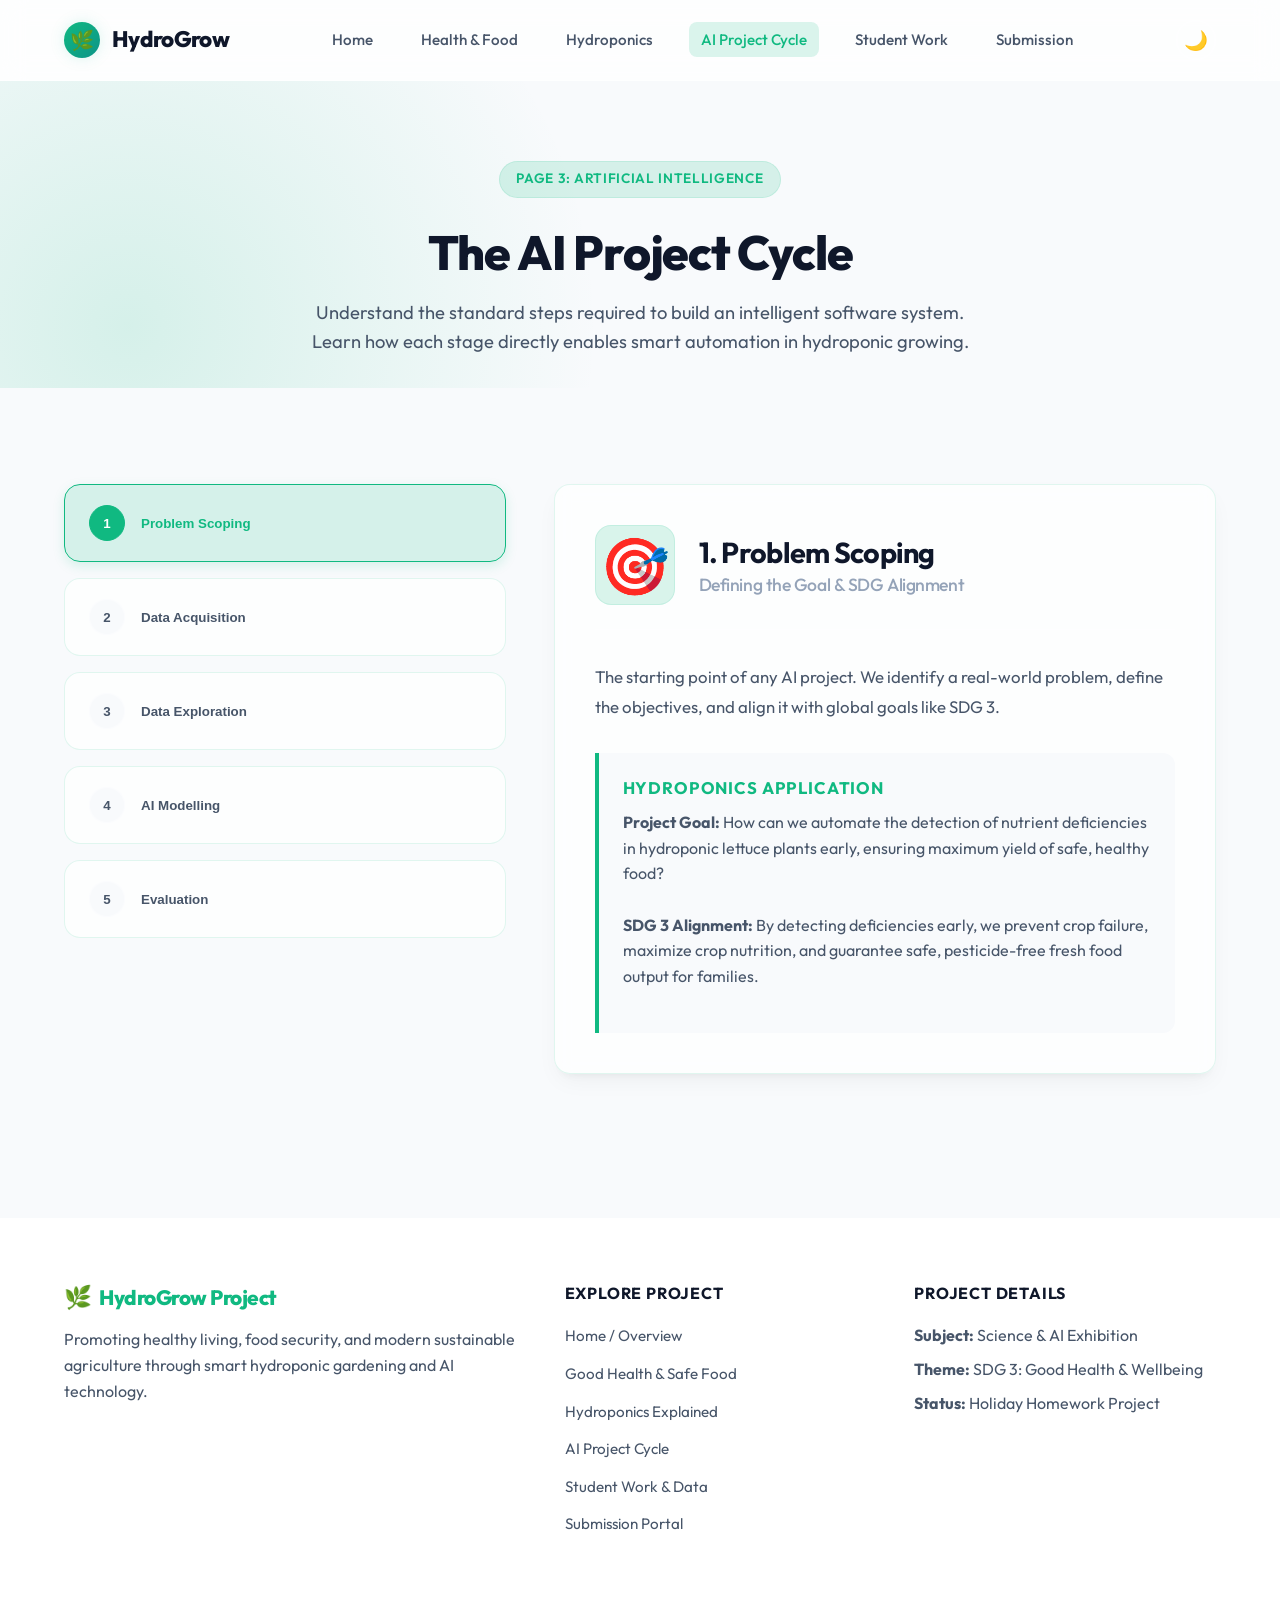
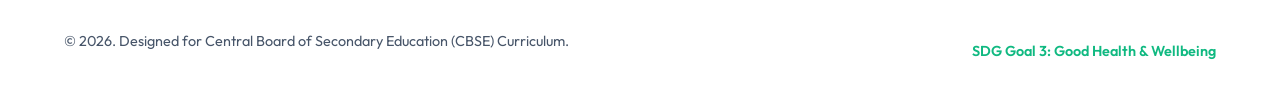
==== ai-cycle.html @ a95a70c2 "Initial commit of homework files" ====
<!DOCTYPE html>
<html lang="en" data-theme="light">
<head>
  <meta charset="UTF-8">
  <meta name="viewport" content="width=device-width, initial-scale=1.0">
  <title>AI Project Cycle - SDG 3 Project</title>
  <meta name="description" content="Understand the 5 stages of the AI Project Cycle: Scoping, Acquisition, Exploration, Modelling, and Evaluation, applied to smart hydroponics.">
  <link rel="stylesheet" href="css/style.css">
  <style>
    /* Specific layouts for ai-cycle.html */
    .cycle-layout {
      display: grid;
      grid-template-columns: 0.8fr 1.2fr;
      gap: 3rem;
      margin: 4rem 0;
    }
    
    .cycle-sidebar {
      display: flex;
      flex-direction: column;
      gap: 1rem;
    }
    
    .cycle-step-tab {
      background: var(--card-bg);
      border: 1px solid var(--card-border);
      border-radius: var(--border-radius);
      padding: 1.25rem 1.5rem;
      display: flex;
      align-items: center;
      gap: 1rem;
      cursor: pointer;
      transition: all var(--transition-speed) ease;
      text-align: left;
      font-weight: 600;
      color: var(--text-secondary);
    }
    
    .cycle-step-tab:hover {
      transform: translateX(5px);
      border-color: var(--primary);
      color: var(--text-primary);
    }
    
    .cycle-step-tab.active {
      background: var(--primary-glow);
      border-color: var(--primary);
      color: var(--primary);
      box-shadow: 0 4px 12px var(--primary-glow);
    }
    
    .step-number-badge {
      width: 36px;
      height: 36px;
      background: var(--bg-primary);
      border: 1px solid var(--glass-border);
      border-radius: 50%;
      display: flex;
      align-items: center;
      justify-content: center;
      font-weight: 700;
      transition: all var(--transition-speed) ease;
    }
    
    .cycle-step-tab.active .step-number-badge {
      background: var(--primary);
      color: white;
      border-color: var(--primary);
    }
    
    .step-detail-box {
      min-height: 450px;
      transition: opacity 0.25s ease, transform 0.25s ease;
    }
    
    .detail-header {
      display: flex;
      align-items: center;
      gap: 1.5rem;
      margin-bottom: 2rem;
      border-bottom: 1px solid var(--glass-border);
      padding-bottom: 1.5rem;
    }
    
    .detail-icon {
      font-size: 3.5rem;
      background: var(--primary-glow);
      width: 80px;
      height: 80px;
      border-radius: var(--border-radius);
      display: flex;
      align-items: center;
      justify-content: center;
      border: 1px solid var(--card-border);
    }
    
    .detail-header h3 {
      font-size: 1.8rem;
      margin: 0;
    }
    
    .detail-header h4 {
      font-size: 1.1rem;
      font-weight: 500;
      color: var(--text-muted);
      margin: 0.25rem 0 0 0;
    }
    
    .app-box {
      background: var(--bg-primary);
      border-left: 4px solid var(--primary);
      padding: 1.5rem;
      border-radius: 0 12px 12px 0;
      margin-top: 2rem;
    }
    
    .app-box h5 {
      font-size: 1.05rem;
      font-weight: 700;
      margin-bottom: 0.75rem;
      color: var(--primary);
      text-transform: uppercase;
      letter-spacing: 0.05em;
    }
    
    @media (max-width: 992px) {
      .cycle-layout {
        grid-template-columns: 1fr;
      }
      .cycle-step-tab:hover {
        transform: translateY(-2px);
      }
    }
  </style>
</head>
<body>

  <!-- Navigation Bar -->
  <header>
    <div class="container nav-container">
      <a href="index.html" class="logo-link">
        <div class="logo-icon">🌿</div>
        <span>HydroGrow</span>
      </a>
      <nav>
        <ul class="nav-menu">
          <li class="nav-item"><a href="index.html">Home</a></li>
          <li class="nav-item"><a href="health-food.html">Health & Food</a></li>
          <li class="nav-item"><a href="hydroponics.html">Hydroponics</a></li>
          <li class="nav-item"><a href="ai-cycle.html">AI Project Cycle</a></li>
          <li class="nav-item"><a href="student-work.html">Student Work</a></li>
          <li class="nav-item"><a href="submission.html">Submission</a></li>
        </ul>
      </nav>
      <div class="nav-controls">
        <button class="theme-toggle" aria-label="Toggle Theme">🌙</button>
        <button class="hamburger" aria-label="Open Navigation Menu">☰</button>
      </div>
    </div>
  </header>

  <!-- Page Header -->
  <section class="section" style="padding-bottom: 2rem; background: radial-gradient(circle at 10% 80%, var(--primary-glow) 0%, transparent 40%);">
    <div class="container" style="text-align: center;">
      <span class="hero-tag">Page 3: Artificial Intelligence</span>
      <h1 style="font-size: 3rem; margin-bottom: 1rem; font-weight: 800;">The AI Project Cycle</h1>
      <p style="max-width: 700px; margin: 0 auto; font-size: 1.15rem; color: var(--text-secondary);">
        Understand the standard steps required to build an intelligent software system. Learn how each stage directly enables smart automation in hydroponic growing.
      </p>
    </div>
  </section>

  <!-- Timeline Section -->
  <section class="section" style="padding-top: 2rem;">
    <div class="container">
      
      <div class="cycle-layout">
        <!-- Sidebar Navigation (Timeline Steps) -->
        <div class="cycle-sidebar">
          <button class="cycle-step-tab active" data-step="scoping">
            <span class="step-number-badge">1</span>
            <span>Problem Scoping</span>
          </button>
          
          <button class="cycle-step-tab" data-step="acquisition">
            <span class="step-number-badge">2</span>
            <span>Data Acquisition</span>
          </button>
          
          <button class="cycle-step-tab" data-step="exploration">
            <span class="step-number-badge">3</span>
            <span>Data Exploration</span>
          </button>
          
          <button class="cycle-step-tab" data-step="modelling">
            <span class="step-number-badge">4</span>
            <span>AI Modelling</span>
          </button>
          
          <button class="cycle-step-tab" data-step="evaluation">
            <span class="step-number-badge">5</span>
            <span>Evaluation</span>
          </button>
        </div>

        <!-- Details Display Card -->
        <div class="glass-card step-detail-box" id="step-detail-container">
          <div class="detail-header">
            <div class="detail-icon" id="step-detail-icon">🎯</div>
            <div>
              <h3 id="step-detail-title">1. Problem Scoping</h3>
              <h4 id="step-detail-subtitle">Defining the Goal & SDG Alignment</h4>
            </div>
          </div>

          <div style="font-size: 1.05rem; line-height: 1.75; margin-bottom: 1.5rem;">
            <p id="step-detail-desc">The starting point of any AI project. We identify a real-world problem, define the objectives, and align it with global goals like SDG 3.</p>
          </div>

          <div class="app-box">
            <h5>Hydroponics Application</h5>
            <p id="step-detail-app">
              <strong>Project Goal:</strong> How can we automate the detection of nutrient deficiencies in hydroponic lettuce plants early, ensuring maximum yield of safe, healthy food?<br><br>
              <strong>SDG 3 Alignment:</strong> By detecting deficiencies early, we prevent crop failure, maximize crop nutrition, and guarantee safe, pesticide-free fresh food output for families.
            </p>
          </div>
        </div>
      </div>

    </div>
  </section>

  <!-- Footer -->
  <footer>
    <div class="container">
      <div class="footer-layout">
        <div class="footer-brand">
          <h3 style="display: flex; align-items: center; gap: 0.5rem; color: var(--primary);">
            <span style="font-size: 1.4rem;">🌿</span> HydroGrow Project
          </h3>
          <p>Promoting healthy living, food security, and modern sustainable agriculture through smart hydroponic gardening and AI technology.</p>
        </div>
        <div class="footer-links">
          <h4>Explore Project</h4>
          <ul>
            <li><a href="index.html">Home / Overview</a></li>
            <li><a href="health-food.html">Good Health & Safe Food</a></li>
            <li><a href="hydroponics.html">Hydroponics Explained</a></li>
            <li><a href="ai-cycle.html">AI Project Cycle</a></li>
            <li><a href="student-work.html">Student Work & Data</a></li>
            <li><a href="submission.html">Submission Portal</a></li>
          </ul>
        </div>
        <div class="footer-contact">
          <h4>Project Details</h4>
          <p style="margin-bottom: 0.5rem;"><strong>Subject:</strong> Science & AI Exhibition</p>
          <p style="margin-bottom: 0.5rem;"><strong>Theme:</strong> SDG 3: Good Health & Wellbeing</p>
          <p><strong>Status:</strong> Holiday Homework Project</p>
        </div>
      </div>
      <div class="footer-bottom">
        <p>&copy; 2026. Designed for Central Board of Secondary Education (CBSE) Curriculum.</p>
        <div class="footer-bottom-links">
          <span style="color: var(--primary); font-weight: 600;">SDG Goal 3: Good Health & Wellbeing</span>
        </div>
      </div>
    </div>
  </footer>

  <script src="js/main.js"></script>
  <script src="js/ai-cycle.js"></script>
</body>
</html>
---- css/style.css ----
@import url('https://fonts.googleapis.com/css2?family=Outfit:wght@300;400;500;600;700;800&display=swap');

/* Color Variables and Theme Setup */
:root {
  /* Common variables */
  --transition-speed: 0.3s;
  --border-radius: 16px;
  --font-sans: 'Outfit', -apple-system, BlinkMacSystemFont, 'Segoe UI', Roboto, sans-serif;
  
  /* Light Mode Palette */
  --primary: #10b981; /* Emerald 500 */
  --primary-glow: rgba(16, 185, 129, 0.15);
  --primary-hover: #059669; /* Emerald 600 */
  --accent: #0d9488; /* Teal 600 */
  --bg-primary: #f8fafc; /* Slate 50 */
  --bg-secondary: #ffffff;
  --card-bg: rgba(255, 255, 255, 0.7);
  --card-border: rgba(16, 185, 129, 0.12);
  --text-primary: #0f172a; /* Slate 900 */
  --text-secondary: #475569; /* Slate 600 */
  --text-muted: #94a3b8; /* Slate 400 */
  --glass-bg: rgba(255, 255, 255, 0.75);
  --glass-border: rgba(255, 255, 255, 0.4);
  --shadow-sm: 0 2px 4px rgba(0, 0, 0, 0.02);
  --shadow-md: 0 10px 25px -5px rgba(0, 0, 0, 0.05), 0 8px 10px -6px rgba(0, 0, 0, 0.05);
  --shadow-lg: 0 20px 25px -5px rgba(16, 185, 129, 0.05), 0 10px 10px -5px rgba(16, 185, 129, 0.02);
  
  /* Alert status */
  --success: #10b981;
  --warning: #f59e0b;
  --danger: #ef4444;
}

[data-theme="dark"] {
  /* Dark Mode Palette */
  --bg-primary: #090d16; /* Deep Midnight */
  --bg-secondary: #0f172a; /* Slate 900 */
  --card-bg: rgba(30, 41, 59, 0.5); /* Slate 800 with opacity */
  --card-border: rgba(16, 185, 129, 0.2);
  --text-primary: #f8fafc; /* Slate 50 */
  --text-secondary: #cbd5e1; /* Slate 300 */
  --text-muted: #64748b; /* Slate 500 */
  --glass-bg: rgba(15, 23, 42, 0.75);
  --glass-border: rgba(255, 255, 255, 0.08);
  --shadow-sm: 0 2px 4px rgba(0, 0, 0, 0.2);
  --shadow-md: 0 10px 25px -5px rgba(0, 0, 0, 0.3);
  --shadow-lg: 0 20px 25px -5px rgba(0, 0, 0, 0.4), 0 10px 10px -5px rgba(0, 0, 0, 0.2);
  --primary-glow: rgba(16, 185, 129, 0.25);
}

/* Reset and Base Styles */
* {
  box-sizing: border-box;
  margin: 0;
  padding: 0;
}

html {
  scroll-behavior: smooth;
  font-family: var(--font-sans);
  font-size: 16px;
  background-color: var(--bg-primary);
  color: var(--text-primary);
  transition: background-color var(--transition-speed) ease, color var(--transition-speed) ease;
}

body {
  min-height: 100vh;
  display: flex;
  flex-direction: column;
  overflow-x: hidden;
  line-height: 1.6;
}

/* Typography */
h1, h2, h3, h4, h5, h6 {
  font-weight: 700;
  line-height: 1.25;
  margin-bottom: 0.5rem;
  letter-spacing: -0.025em;
  color: var(--text-primary);
}

p {
  color: var(--text-secondary);
  margin-bottom: 1.25rem;
}

a {
  color: var(--primary);
  text-decoration: none;
  transition: color var(--transition-speed) ease;
}

a:hover {
  color: var(--primary-hover);
}

/* Shared Layout Containers */
.container {
  width: 100%;
  max-width: 1200px;
  margin: 0 auto;
  padding: 0 1.5rem;
}

.section {
  padding: 5rem 0;
}

.section-title {
  text-align: center;
  font-size: 2.5rem;
  margin-bottom: 3rem;
  position: relative;
  background: linear-gradient(135deg, var(--text-primary), var(--primary));
  -webkit-background-clip: text;
  -webkit-text-fill-color: transparent;
}

.section-title::after {
  content: '';
  position: absolute;
  bottom: -10px;
  left: 50%;
  transform: translateX(-50%);
  width: 60px;
  height: 4px;
  border-radius: 2px;
  background: var(--primary);
}

/* Sticky Header with Glassmorphism */
header {
  position: sticky;
  top: 0;
  z-index: 1000;
  background: var(--glass-bg);
  backdrop-filter: blur(12px);
  -webkit-backdrop-filter: blur(12px);
  border-bottom: 1px solid var(--glass-border);
  transition: background var(--transition-speed) ease, border-bottom var(--transition-speed) ease;
}

.nav-container {
  display: flex;
  justify-content: space-between;
  align-items: center;
  height: 80px;
}

.logo-link {
  display: flex;
  align-items: center;
  gap: 0.75rem;
  font-weight: 800;
  font-size: 1.4rem;
  color: var(--text-primary);
  letter-spacing: -0.03em;
}

.logo-icon {
  width: 36px;
  height: 36px;
  background: linear-gradient(135deg, var(--primary), var(--accent));
  border-radius: 50%;
  display: flex;
  align-items: center;
  justify-content: center;
  color: white;
  font-size: 1.2rem;
  box-shadow: 0 0 15px var(--primary-glow);
}

.nav-menu {
  display: flex;
  list-style: none;
  gap: 1.5rem;
  align-items: center;
}

.nav-item a {
  color: var(--text-secondary);
  font-weight: 500;
  font-size: 0.95rem;
  padding: 0.5rem 0.75rem;
  border-radius: 8px;
  transition: all var(--transition-speed) ease;
}

.nav-item a:hover,
.nav-item.active a {
  color: var(--primary);
  background: var(--primary-glow);
}

/* Controls (Theme Switch + Nav controls) */
.nav-controls {
  display: flex;
  align-items: center;
  gap: 1rem;
}

.theme-toggle {
  background: transparent;
  border: 1px solid var(--glass-border);
  color: var(--text-primary);
  width: 40px;
  height: 40px;
  border-radius: 50%;
  cursor: pointer;
  display: flex;
  align-items: center;
  justify-content: center;
  font-size: 1.2rem;
  transition: all var(--transition-speed) ease;
}

.theme-toggle:hover {
  background: var(--primary-glow);
  border-color: var(--primary);
  color: var(--primary);
}

.hamburger {
  display: none;
  background: transparent;
  border: none;
  color: var(--text-primary);
  font-size: 1.5rem;
  cursor: pointer;
}

/* Glass Card Component */
.glass-card {
  background: var(--card-bg);
  border: 1px solid var(--card-border);
  border-radius: var(--border-radius);
  padding: 2.5rem;
  box-shadow: var(--shadow-md);
  transition: transform var(--transition-speed) cubic-bezier(0.165, 0.84, 0.44, 1), 
              box-shadow var(--transition-speed) cubic-bezier(0.165, 0.84, 0.44, 1),
              border-color var(--transition-speed) ease;
  backdrop-filter: blur(8px);
}

.glass-card:hover {
  transform: translateY(-5px);
  box-shadow: var(--shadow-lg);
  border-color: var(--primary);
}

/* Hero Section */
.hero {
  position: relative;
  padding: 7rem 0 5rem 0;
  background: radial-gradient(circle at 80% 20%, var(--primary-glow) 0%, transparent 60%);
  overflow: hidden;
}

.hero-layout {
  display: grid;
  grid-template-columns: 1.1fr 0.9fr;
  gap: 4rem;
  align-items: center;
}

.hero-tag {
  display: inline-block;
  background: var(--primary-glow);
  color: var(--primary);
  font-weight: 600;
  font-size: 0.85rem;
  padding: 0.4rem 1rem;
  border-radius: 20px;
  border: 1px solid var(--card-border);
  margin-bottom: 1.5rem;
  text-transform: uppercase;
  letter-spacing: 0.05em;
}

.hero h1 {
  font-size: 3.5rem;
  font-weight: 800;
  line-height: 1.15;
  margin-bottom: 1.5rem;
  letter-spacing: -0.04em;
  background: linear-gradient(135deg, var(--text-primary) 30%, var(--primary) 100%);
  -webkit-background-clip: text;
  -webkit-text-fill-color: transparent;
}

.hero-desc {
  font-size: 1.2rem;
  line-height: 1.6;
  margin-bottom: 2rem;
  color: var(--text-secondary);
}

.hero-btns {
  display: flex;
  gap: 1rem;
}

.btn {
  display: inline-flex;
  align-items: center;
  justify-content: center;
  padding: 0.8rem 1.8rem;
  border-radius: 10px;
  font-weight: 600;
  font-size: 0.95rem;
  cursor: pointer;
  transition: all var(--transition-speed) ease;
  border: none;
  gap: 0.5rem;
}

.btn-primary {
  background: var(--primary);
  color: white;
  box-shadow: 0 4px 15px var(--primary-glow);
}

.btn-primary:hover {
  background: var(--primary-hover);
  transform: translateY(-2px);
  color: white;
}

.btn-outline {
  background: transparent;
  color: var(--text-primary);
  border: 1px solid var(--glass-border);
}

.btn-outline:hover {
  background: var(--primary-glow);
  border-color: var(--primary);
  color: var(--primary);
}

.hero-img-container {
  position: relative;
  width: 100%;
  aspect-ratio: 1;
  border-radius: 24px;
  overflow: hidden;
  box-shadow: var(--shadow-lg);
  border: 1px solid var(--glass-border);
}

.hero-img {
  width: 100%;
  height: 100%;
  object-fit: cover;
  transition: transform 10s ease;
}

.hero-img-container:hover .hero-img {
  transform: scale(1.05);
}

/* Student Profile Card */
.student-card {
  position: relative;
  background: var(--card-bg);
  border: 2px solid var(--card-border);
  border-radius: var(--border-radius);
  padding: 2rem;
  box-shadow: var(--shadow-md);
  margin-top: 2rem;
  display: flex;
  align-items: center;
  justify-content: space-between;
  backdrop-filter: blur(10px);
}

.student-info {
  display: flex;
  align-items: center;
  gap: 1.5rem;
}

.student-avatar {
  width: 64px;
  height: 64px;
  background: linear-gradient(135deg, var(--primary), var(--accent));
  border-radius: 50%;
  display: flex;
  align-items: center;
  justify-content: center;
  color: white;
  font-weight: 700;
  font-size: 1.5rem;
}

.student-details h4 {
  font-size: 1.2rem;
  margin-bottom: 0.25rem;
}

.student-details p {
  margin: 0;
  font-size: 0.9rem;
  color: var(--text-secondary);
}

.settings-btn {
  background: transparent;
  border: none;
  font-size: 1.25rem;
  color: var(--text-secondary);
  cursor: pointer;
  transition: transform var(--transition-speed) ease, color var(--transition-speed) ease;
}

.settings-btn:hover {
  transform: rotate(45deg);
  color: var(--primary);
}

/* Modal styling */
.modal {
  display: none;
  position: fixed;
  top: 0;
  left: 0;
  width: 100%;
  height: 100%;
  z-index: 2000;
  background: rgba(0, 0, 0, 0.5);
  backdrop-filter: blur(4px);
  align-items: center;
  justify-content: center;
}

.modal.active {
  display: flex;
  animation: fadeIn var(--transition-speed) ease;
}

.modal-content {
  background: var(--bg-secondary);
  border: 1px solid var(--glass-border);
  border-radius: var(--border-radius);
  padding: 2.5rem;
  width: 90%;
  max-width: 450px;
  box-shadow: var(--shadow-lg);
  position: relative;
  animation: slideUp var(--transition-speed) cubic-bezier(0.175, 0.885, 0.32, 1.275);
}

.modal-close {
  position: absolute;
  top: 1.25rem;
  right: 1.25rem;
  background: transparent;
  border: none;
  font-size: 1.2rem;
  color: var(--text-secondary);
  cursor: pointer;
}

.form-group {
  margin-bottom: 1.5rem;
}

.form-group label {
  display: block;
  font-weight: 600;
  font-size: 0.9rem;
  margin-bottom: 0.5rem;
  color: var(--text-primary);
}

.form-input {
  width: 100%;
  padding: 0.75rem 1rem;
  border-radius: 8px;
  border: 1px solid var(--glass-border);
  background: var(--bg-primary);
  color: var(--text-primary);
  font-family: var(--font-sans);
  font-size: 0.95rem;
  transition: border-color var(--transition-speed) ease;
}

.form-input:focus {
  outline: none;
  border-color: var(--primary);
  box-shadow: 0 0 0 3px var(--primary-glow);
}

/* SDG Info Cards */
.sdg-grid {
  display: grid;
  grid-template-columns: repeat(auto-fit, minmax(320px, 1fr));
  gap: 2rem;
}

.sdg-card {
  position: relative;
  overflow: hidden;
}

.sdg-card::before {
  content: '';
  position: absolute;
  top: 0;
  left: 0;
  width: 4px;
  height: 100%;
  background: var(--primary);
}

.sdg-number {
  font-size: 3rem;
  font-weight: 900;
  color: var(--primary-glow);
  line-height: 1;
  margin-bottom: 1rem;
}

.sdg-card h3 {
  font-size: 1.5rem;
  margin-bottom: 1rem;
}

/* Footer style */
footer {
  background: var(--bg-secondary);
  border-top: 1px solid var(--glass-border);
  padding: 4rem 0 2rem 0;
  margin-top: auto;
  transition: background var(--transition-speed) ease, border-top var(--transition-speed) ease;
}

.footer-layout {
  display: grid;
  grid-template-columns: 1.5fr 1fr 1fr;
  gap: 3rem;
  margin-bottom: 3rem;
}

.footer-brand h3 {
  font-weight: 800;
  font-size: 1.3rem;
  margin-bottom: 1rem;
}

.footer-links h4,
.footer-contact h4 {
  font-size: 1rem;
  margin-bottom: 1.25rem;
  text-transform: uppercase;
  letter-spacing: 0.05em;
  color: var(--text-primary);
}

.footer-links ul {
  list-style: none;
}

.footer-links li {
  margin-bottom: 0.75rem;
}

.footer-links a {
  color: var(--text-secondary);
  font-size: 0.95rem;
}

.footer-links a:hover {
  color: var(--primary);
}

.footer-bottom {
  border-top: 1px solid var(--glass-border);
  padding-top: 2rem;
  display: flex;
  justify-content: space-between;
  align-items: center;
  font-size: 0.9rem;
  color: var(--text-muted);
}

.footer-bottom-links {
  display: flex;
  gap: 1.5rem;
}

.footer-bottom-links a {
  color: var(--text-muted);
}

/* Animations */
@keyframes fadeIn {
  from { opacity: 0; }
  to { opacity: 1; }
}

@keyframes slideUp {
  from { transform: translateY(30px); opacity: 0; }
  to { transform: translateY(0); opacity: 1; }
}

/* Responsive Styling */
@media (max-width: 992px) {
  .hero-layout {
    grid-template-columns: 1fr;
    gap: 3rem;
    text-align: center;
  }
  
  .hero-tag {
    margin-left: auto;
    margin-right: auto;
  }
  
  .hero h1 {
    font-size: 2.8rem;
  }
  
  .hero-btns {
    justify-content: center;
  }
  
  .hero-img-container {
    max-width: 500px;
    margin: 0 auto;
  }
  
  .footer-layout {
    grid-template-columns: 1fr;
    gap: 2rem;
  }
}

@media (max-width: 768px) {
  .hamburger {
    display: block;
  }
  
  .nav-menu {
    position: fixed;
    top: 80px;
    left: -100%;
    width: 100%;
    height: calc(100vh - 80px);
    background: var(--bg-secondary);
    flex-direction: column;
    padding: 3rem 1.5rem;
    gap: 2rem;
    transition: left 0.4s cubic-bezier(0.165, 0.84, 0.44, 1);
    border-top: 1px solid var(--glass-border);
    box-shadow: var(--shadow-lg);
  }
  
  .nav-menu.active {
    left: 0;
  }
  
  .nav-item {
    width: 100%;
    text-align: center;
  }
  
  .nav-item a {
    display: block;
    padding: 1rem;
    font-size: 1.1rem;
  }
  
  .section {
    padding: 3.5rem 0;
  }
  
  .section-title {
    font-size: 2rem;
    margin-bottom: 2rem;
  }
  
  .footer-bottom {
    flex-direction: column;
    gap: 1rem;
    text-align: center;
  }
}
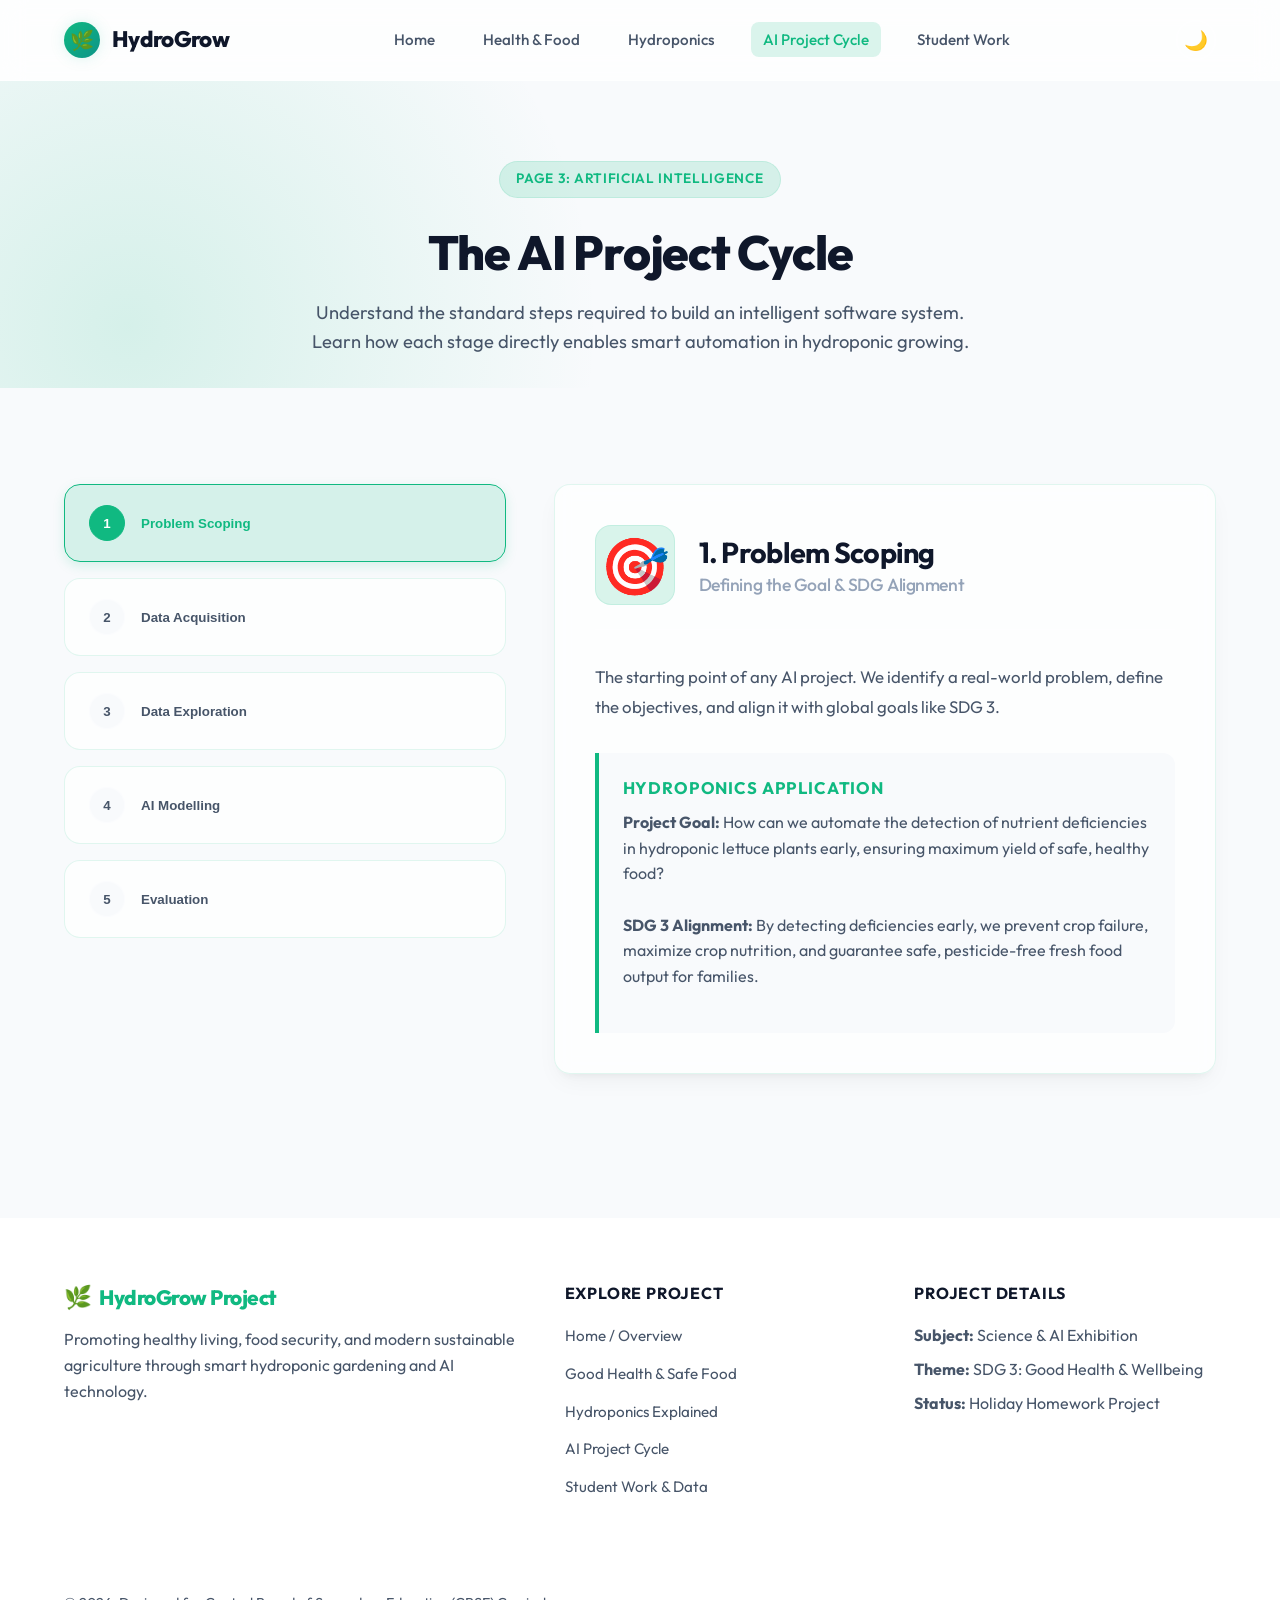
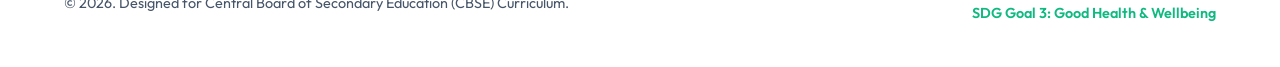
==== commit 150534fa: "Remove Submission page and navbar/footer links" ====
--- a/ai-cycle.html
+++ b/ai-cycle.html
@@ -149,7 +149,6 @@
           <li class="nav-item"><a href="hydroponics.html">Hydroponics</a></li>
           <li class="nav-item"><a href="ai-cycle.html">AI Project Cycle</a></li>
           <li class="nav-item"><a href="student-work.html">Student Work</a></li>
-          <li class="nav-item"><a href="submission.html">Submission</a></li>
         </ul>
       </nav>
       <div class="nav-controls">
@@ -248,7 +247,6 @@
             <li><a href="hydroponics.html">Hydroponics Explained</a></li>
             <li><a href="ai-cycle.html">AI Project Cycle</a></li>
             <li><a href="student-work.html">Student Work & Data</a></li>
-            <li><a href="submission.html">Submission Portal</a></li>
           </ul>
         </div>
         <div class="footer-contact">
